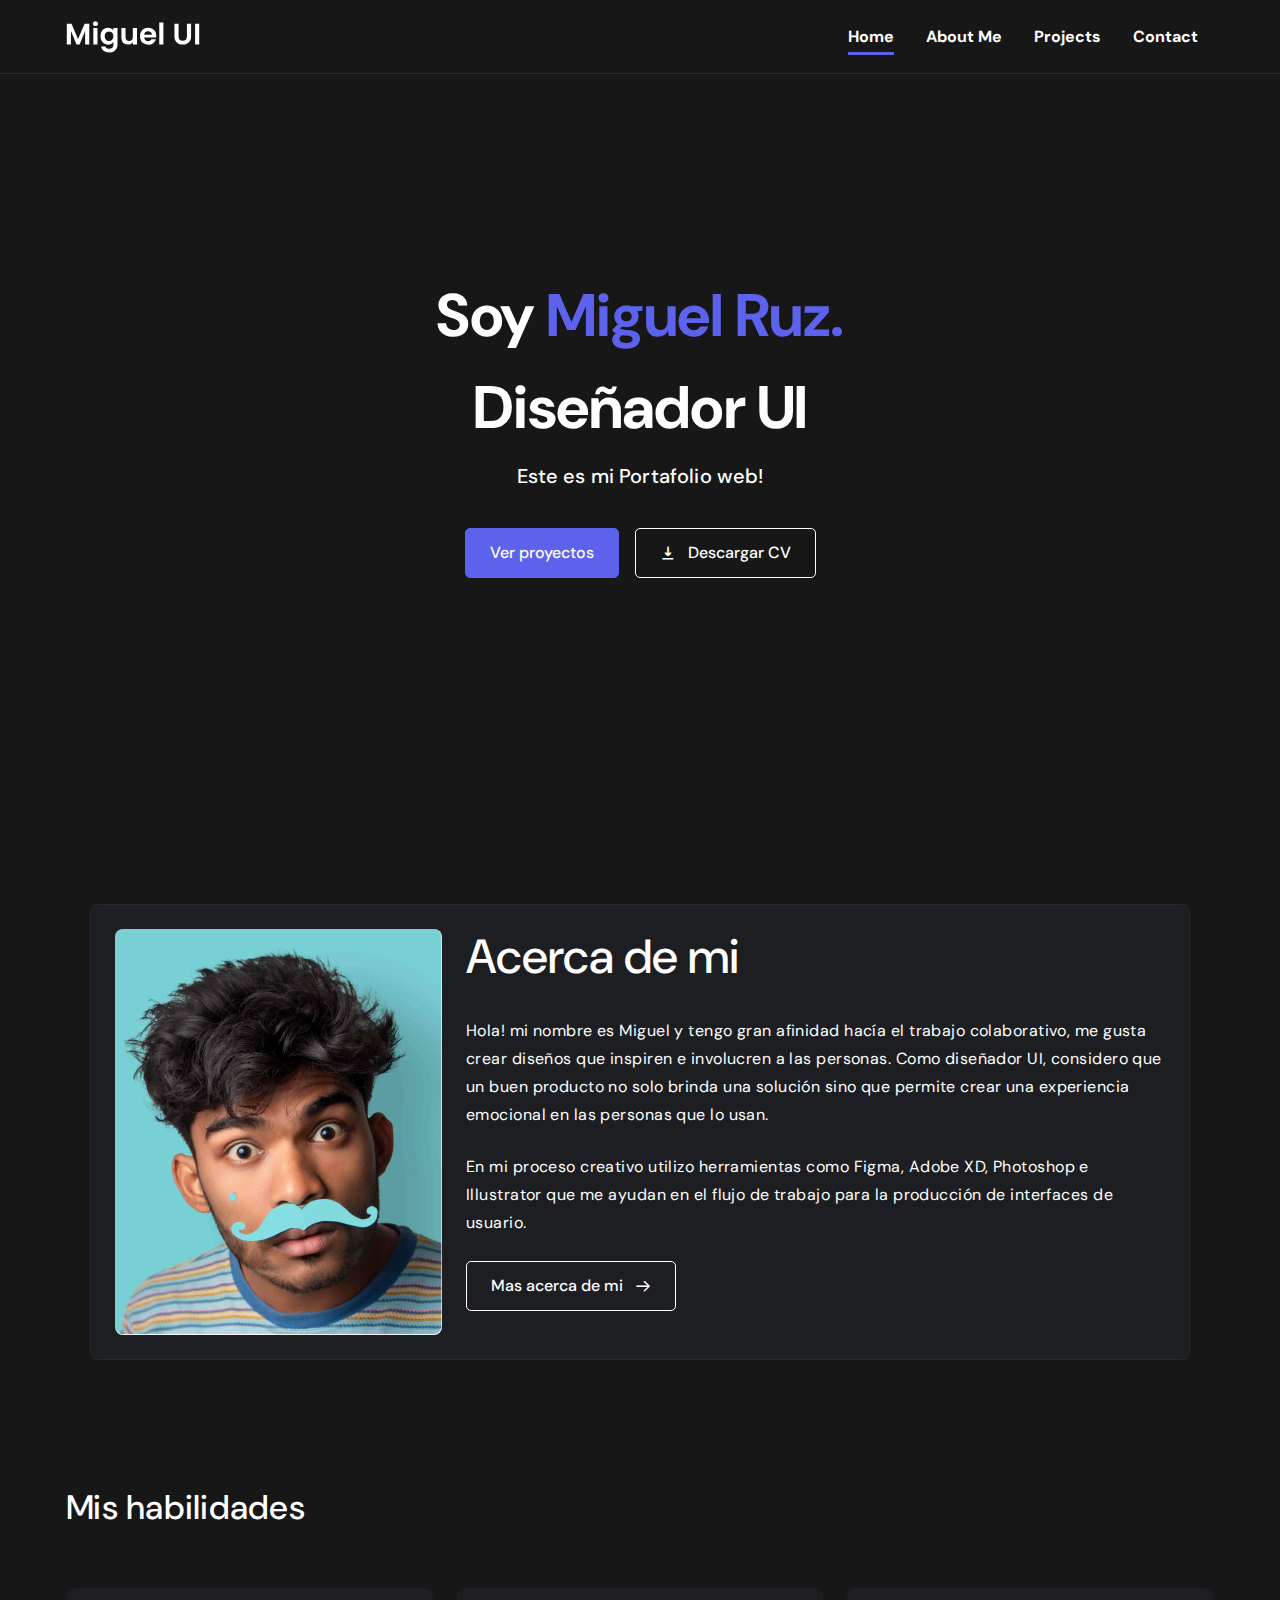
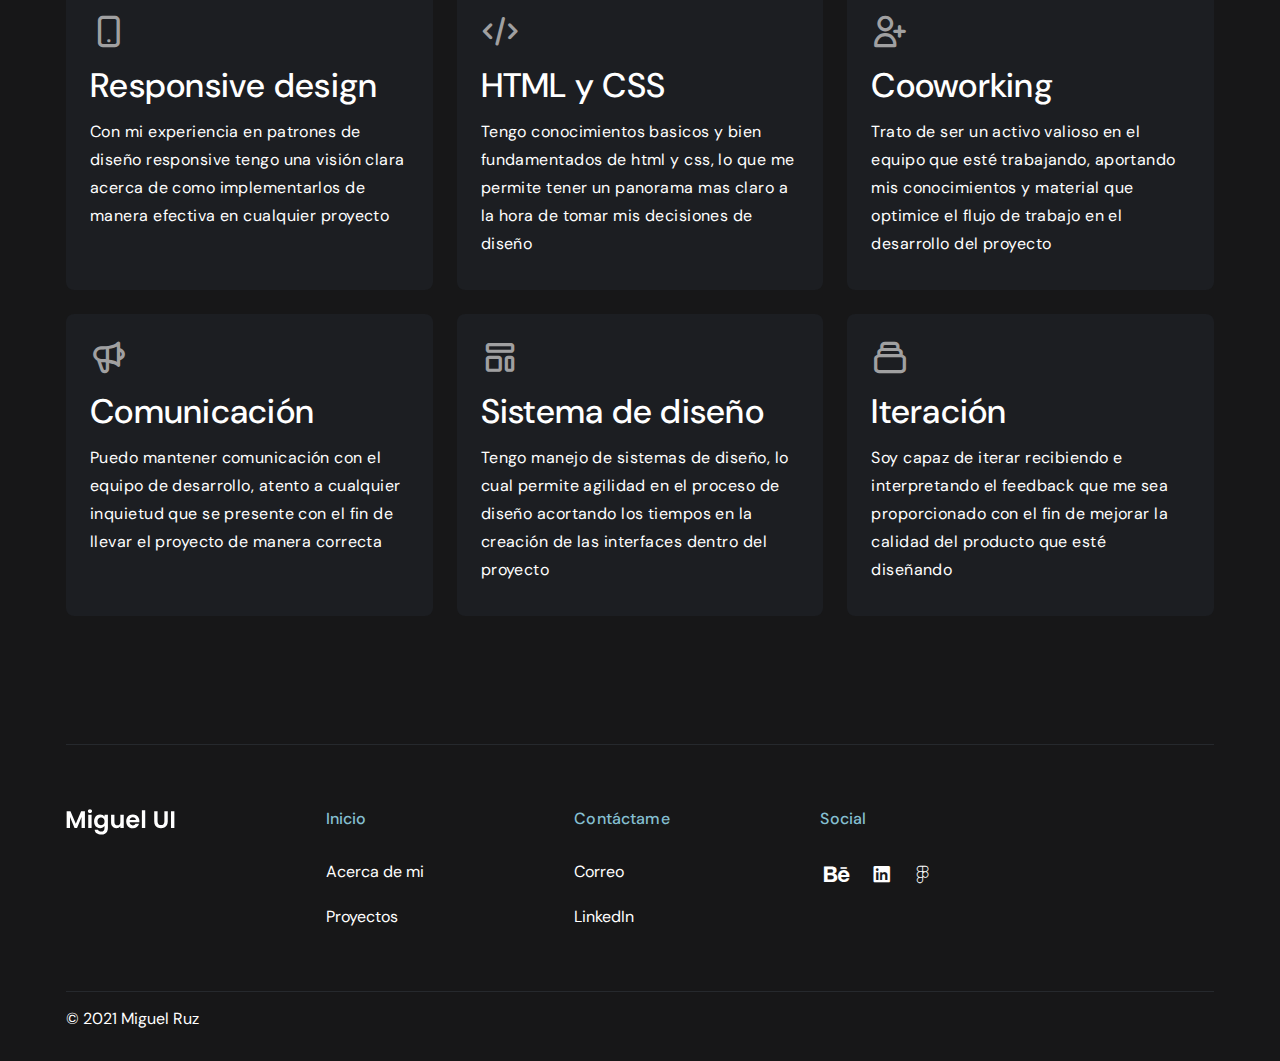
==== index.html @ 34556c04 "zalivka" ====
<!DOCTYPE html>
<html lang="en">

<head>
    <meta charset="UTF-8">
    <meta http-equiv="X-UA-Compatible" content="IE=edge">
    <meta name="viewport" content="width=device-width, initial-scale=1.0">
    <title>Document</title>

    <!-- Favicons -->
    <link rel="apple-touch-icon" sizes="180x180" href="./favicon/apple-touch-icon.png">
    <link rel="icon" type="image/png" sizes="32x32" href="./favicon/favicon-32x32.png">
    <link rel="icon" type="image/png" sizes="16x16" href="./favicon/favicon-16x16.png">
    <link rel="manifest" href="./favicon/site.webmanifest">

    <link rel="stylesheet" href="./icomoon/style.css">
    <link rel="preconnect" href="https://fonts.googleapis.com">
    <link rel="preconnect" href="https://fonts.gstatic.com" crossorigin>
    <link href="https://fonts.googleapis.com/css2?family=DM+Sans:wght@400;500;700&display=swap" rel="stylesheet">
    <link rel="stylesheet" href="./css/typo.css">
    <link rel="stylesheet" href="./css/style.css">
</head>

<body>

    <header class="header">
        <div class="container header-content">
            <a href="#" class="logo">
                <img src="./images/logo.svg" alt="Miguel UI">
            </a>
            <div class="menu ">
                <a href="#" class="active">Home</a>
                <a href="#">About Me</a>
                <a href="#">Projects</a>
                <a href="#">Contact</a>
            </div>
            
            <button class="menu-burger">
                <i class="icon-burger"></i>
                <i class="icon-close"></i>
            </button>
        </div>
        <div class="separator"></div>
    </header>

    <section class="hero container">
        <h1>
            Soy <a href="#">Miguel Ruz.</a>
        </h1>
        <h2 class="h1">
            Diseñador UI
        </h2>
        <h5>Este es mi Portafolio web!</h5>
        <div class="hero-buttons">
            <a href="#" class="btn btn-primario">
                Ver proyectos
            </a>
            <a href="#" class="btn">
                <i class="icon-download"></i>
                Descargar CV
            </a>
        </div>
    </section>

    <section class="about container">
        <div class="about-content">
            <img src="./images/imagen-personal.jpg" alt="Miguel">
            <div>
                <h2>Acerca de mi</h2>
                <p class="body-1">
                    Hola! mi nombre es Miguel y tengo gran afinidad hacía el trabajo colaborativo, me gusta crear diseños que inspiren e involucren a las personas. Como diseñador UI, considero que un buen producto no solo brinda una solución sino que permite crear una experiencia emocional en las personas que lo usan.
                </p>
                <p class="body-1">
                    En mi proceso creativo utilizo herramientas como Figma, Adobe XD, Photoshop e Illustrator que me ayudan en el flujo de trabajo para la producción de interfaces de usuario.
                </p>
                <a href="#" class="btn">
                    Mas acerca de mi
                    <i class="icon-arrow-right"></i>
                </a>
            </div>
        </div>
    </section>

    <section class="skills container">
        <div class="skills-content">
            <h3>
                Mis habilidades
            </h3>
            <div class="skills-grid">
                <div class="skills-item">
                    <i class="icon-device-mobile"></i>
                    <h3>Responsive design</h3>
                    <p class="body-1">
                        Con mi experiencia en patrones de diseño responsive tengo una visión clara acerca de como implementarlos de manera efectiva en cualquier proyecto
                    </p>
                </div>
                <div class="skills-item">
                    <i class="icon-code"></i>
                    <h3>HTML y CSS</h3>
                    <p class="body-1">
                        Tengo conocimientos basicos y bien fundamentados de html y css, lo que me permite tener un panorama mas claro a la hora de tomar mis decisiones de diseño
                    </p>
                </div>
                <div class="skills-item">
                    <i class="icon-user-add"></i>
                    <h3>Cooworking</h3>
                    <p class="body-1">
                        Trato de ser un activo valioso en el equipo que esté trabajando, aportando mis conocimientos y material que optimice el flujo de trabajo en el desarrollo del proyecto 
                    </p>
                </div>
                <div class="skills-item">
                    <i class="icon-speakerphone"></i>
                    <h3>Comunicación</h3>
                    <p class="body-1">
                        Puedo mantener comunicación  con el equipo de desarrollo, atento a cualquier inquietud que se presente con el fin de llevar el proyecto de manera correcta 
                    </p>
                </div>
                <div class="skills-item">
                    <i class="icon-template"></i>
                    <h3>Sistema de diseño</h3>
                    <p class="body-1">
                        Tengo manejo de sistemas de diseño, lo cual permite agilidad en el proceso de diseño acortando los tiempos en la creación de las interfaces dentro del proyecto
                    </p>
                </div>
                <div class="skills-item">
                    <i class="icon-collection"></i>
                    <h3>Iteración</h3>
                    <p class="body-1">
                        Soy capaz de iterar recibiendo e interpretando el feedback que me sea proporcionado con el fin de mejorar la calidad del producto que esté diseñando
                    </p>
                </div>
            </div>
        </div>
    </section>

    <footer class="footer">
        <div class="container">
            <div class="separator"></div>
            <div class="footer-menu">
                <a href="#" class="logo">
                    <img src="./images/logo.svg" alt="Miguel UI">
                </a>
                <div class="footer-menu__block">
                    <h4 class="subtitle-1">
                        Inicio
                    </h4>
                    <a href="#">
                        Acerca de mi
                    </a>
                    <a href="#">
                        Proyectos
                    </a>
                </div>
                <div class="footer-menu__block">
                    <h4 class="subtitle-1">
                        Contáctame
                    </h4>
                    <a href="#">
                        Correo
                    </a>
                    <a href="#">
                        LinkedIn
                    </a>
                </div>
                <div class="footer-menu__block">
                    <h4 class="subtitle-1">
                        Social
                    </h4>
                    <div class="social">
                        <a href="#">
                            <i class="icon-behance"></i>
                        </a>
                        <a href="#">
                            <i class="icon-linkedin"></i>
                        </a>
                        <a href="#">
                            <i class="icon-figma"></i>
                        </a>
                    </div>
                </div>
                <div class="footer-menu__block empty"></div>
            </div>            
        </div>
        <div class="container">
            <div class="separator"></div>
            <div class="footer-copyright">
                &copy; 2021 Miguel Ruz
            </div>
        </div>
    </footer>



    <script>
        const burger = document.querySelector('.menu-burger')
        const menu = document.querySelector('.menu')
        burger.addEventListener('click', () => {
            burger.classList.toggle('open')
            menu.classList.toggle('open')
        })
    </script>

</body>

</html>
---- icomoon/style.css ----
@font-face {
  font-family: 'icomoon';
  src:  url('fonts/icomoon.eot?iyfmuq');
  src:  url('fonts/icomoon.eot?iyfmuq#iefix') format('embedded-opentype'),
    url('fonts/icomoon.ttf?iyfmuq') format('truetype'),
    url('fonts/icomoon.woff?iyfmuq') format('woff'),
    url('fonts/icomoon.svg?iyfmuq#icomoon') format('svg');
  font-weight: normal;
  font-style: normal;
  font-display: block;
}

[class^="icon-"], [class*=" icon-"] {
  /* use !important to prevent issues with browser extensions that change fonts */
  font-family: 'icomoon' !important;
  speak: never;
  font-style: normal;
  font-weight: normal;
  font-variant: normal;
  text-transform: none;
  line-height: 1;

  /* Better Font Rendering =========== */
  -webkit-font-smoothing: antialiased;
  -moz-osx-font-smoothing: grayscale;
}

.icon-arrow-right:before {
  content: "\e900";
}
.icon-behance:before {
  content: "\e901";
}
.icon-burger:before {
  content: "\e902";
}
.icon-close:before {
  content: "\e903";
}
.icon-code:before {
  content: "\e904";
}
.icon-collection:before {
  content: "\e905";
}
.icon-device-mobile:before {
  content: "\e906";
}
.icon-download:before {
  content: "\e907";
}
.icon-figma:before {
  content: "\e908";
}
.icon-linkedin:before {
  content: "\e909";
}
.icon-speakerphone:before {
  content: "\e90a";
}
.icon-template:before {
  content: "\e90b";
}
.icon-user-add:before {
  content: "\e90c";
}
---- css/typo.css ----
/* TYPOGRAPHY */

h1, .h1 {
    font-size: 3.75rem;
    line-height: 4.5rem;
    letter-spacing: -.5px;
    margin-bottom: 1.25rem;
    font-weight: 700;
}

h2, .h2 {
    font-size: 3rem;
    line-height: 3.5rem;
    margin-bottom: 1rem;
}

h3, .h3 {
    font-size: 2.125rem;
    line-height: 2.5rem;
    letter-spacing: .25px;
    margin-bottom: .75rem;
}

h4, .h4 {
    font-size: 1.5rem;
    line-height: 2rem;
    margin-bottom: .5rem;
}

h5, .h5 {
    font-size: 1.25rem;
    line-height: 1.5rem;
    margin-bottom: .5rem;
    letter-spacing: .15px;
}

.subtitle-1 {
    letter-spacing: .15px;
    font-size: 1rem;
    line-height: 1.25rem;
    margin-bottom: .5rem;
}

.subtitle-2 {
    letter-spacing: .1px;
    font-size: .825rem;
    line-height: 1.5rem;
    margin-bottom: .5rem;
}

h2, h3, h5, .subtitle-1, .subtitle-2, .btn {
    font-weight: 500;
}

.body-1 {
    font-size: 1rem;
    line-height: 1.75rem;
    margin-bottom: .5rem;
    letter-spacing: .44px;
}

.body-2 {
    font-size: .825rem;
    line-height: 1.25rem;
    margin-bottom: .5rem;
    letter-spacing: .25px;
}

.btn {
    font-size: 1rem;
    line-height: 1rem;
    margin-bottom: .5rem;
    font-family: inherit;
}

.caption {
    font-size: .75rem;
    line-height: 1rem;
    margin-bottom: .5rem;
    letter-spacing: .4px;
}

.overline {
    font-size: .625rem;
    line-height: 1rem;
    margin-bottom: .5rem;
    letter-spacing: 1.5px;
}

.badge {
    font-size: .5rem;
    margin-bottom: .5rem;
}

@media screen and (max-width:768px) {
    h1, .h1 {
        font-size: 2.125rem;
        line-height: 2.5rem;
        letter-spacing: .25px;
        margin-bottom: .75rem;
    }
    h2, .h2 {
        font-size: 1.5rem;
        line-height: 2rem;
        margin-bottom: .5rem;
    }
    h3, .h3 {
        font-size: 1.25rem;
        line-height: 1.5rem;
        margin-bottom: .5rem;
        letter-spacing: .15px;
    }
    h5, .h5 {
        letter-spacing: .15px;
        font-size: 1rem;
        line-height: 1.25rem;
        margin-bottom: .5rem;
    }
}
---- css/style.css ----
:root {
    font-family: 'DM Sans', sans-serif;
    font-size: 16px;
    font-weight: 400;
    --primario: #5C62EC;
    --hover: #3C40AE;
    --bianco: #FFFFFF;
    --accento: #85BFD1;
    --bordes: #26292D;
    --relenos: #1C1E22;
    --fondo: #171718;
    --gris: #A0A0A1;
}
* {
    box-sizing: border-box;
    margin: 0;
}
body {
    background: var(--fondo);
    color: var(--bianco);
}
.separator {
    width: 100%;
    height: 1px;
    background: var(--bordes);
}

.container {
    width: 100%;
    max-width: 1180px;
    padding: 0 1rem;
    margin: 0 auto;
}
@media screen and (min-width: 1600px) {
    .container {
        max-width: 1400px;
    }
}

a {
    color: var(--primario);
    transition: color .2s ease;
    text-decoration: none;
}
a:hover {
    color: var(--hover);
}

.btn {
    display: inline-flex;
    padding: 1rem 1.5rem;
    background-color: transparent;
    border-radius: 5px;
    border: 1px solid var(--bianco);
    color: var(--bianco);
    text-decoration: none;
    justify-content: center;
    align-items: center;
    column-gap: .75rem;
    cursor: pointer;
    transition: all .25s ease;
}
.btn:focus {
    outline: none;
}
.btn:hover {
    background: var(--bianco);
    color: var(--fondo)
}

.btn-primario {
    border: 1px solid var(--primario);
    background: var(--primario);
}
.btn-primario:hover {
    background: var(--hover);
    color: var(--bianco);
}

/* HEADER */
.header {
    position: sticky;
    top: 0;
    background: var(--fondo);
}
.header .header-content {
    padding: 1.125rem 1rem;
    display: flex;
    align-items: center;
    justify-content: space-between;
}

.header .header-content .logo {
    display: flex;
}

.header .header-content .logo img {
    height: 2rem;
}

.header .header-content .menu {
    display: flex;
    flex-direction: column;
    row-gap: 1.5rem;
    position: fixed;
    z-index: 90;
    width: 100%;
    height: calc(100vh - 4.25rem - 2px);
    left: 0;
    top: calc(4.25rem + 2px);
    background: var(--fondo);
    transition: .5s ease;
    opacity: 0;
    transform: translateX(100%);
    padding-top: 1.5rem;
}
.header .header-content .menu.open {
    opacity: 1;
    transform: translateX(0);
}

.header .header-content .menu a {
    font-weight: 700;
    color: var(--bianco);
    display: block;
    padding: .5rem 1rem;
    text-decoration: none;
    position: relative;
}
.header .header-content .menu a::after {
    content: '';
    display: block;
    position: absolute;
    width: calc(100% - 2rem);
    height: 3px;
    left: 1rem;
    margin-top: 5px;
    background-color: var(--primario);
    transition: .2s ease;
    opacity: 0;
    transform: scaleX(0);
}
.header .header-content .menu a:hover::after,
.header .header-content .menu a.active::after
{
    opacity: 1;
    transform: scaleX(1);
}

.header .header-content .menu-burger {
    background: none;
    border: 0;
    outline: 0;
    color: var(--bianco);
    font-size: 1.75rem;
    cursor: pointer;
}
.header .header-content .menu-burger .icon-burger {
    display: block;
}
.header .header-content .menu-burger .icon-close {
    display: none;
}
.header .header-content .menu-burger.open .icon-close {
    display: block;
}
.header .header-content .menu-burger.open .icon-burger {
    display: none;
}

@media screen and (min-width: 768px) {
    .header .header-content .menu-burger {
        display: none;
    }
    .header .header-content .menu {
        position: static;
        height: auto;
        width: auto;
        transform: none;
        opacity: 1;
        flex-direction: row;
        padding-top: 0;
    }
}


/* HERO SECTION */
.hero {
    display: flex;
    flex-direction: column;
    justify-content: center;
    align-items: center;
    height: calc(100vh - 4.25rem - 2px);
}
.hero-buttons {
    margin-top: 2rem;
    margin-bottom: 7rem;
    display: flex;
    flex-direction: column;
    row-gap: 1rem;
}
@media screen and (min-width: 768px) {
    .hero-buttons {
        flex-direction: row;
        column-gap: 1rem;
    }
}

/* ABOUT SECTION */
.about {
    margin-bottom: 8rem;
}
.about-content {
    background: var(--relenos);
    border: 1px solid var(--bordes);
    border-radius: .5rem;
    padding: 1.5rem;
    margin: 0;
    display: flex;
    flex-direction: column;
    row-gap: 1.5rem;
}
.about-content img {
    border-radius: .5rem;
    object-fit: cover;
}
.about-content > div {
    display: flex;
    flex-direction: column;
    row-gap: 1rem;
    align-items: flex-start;
}

@media screen and (min-width: 768px) {
    .about-content {
        margin: 0 2rem;
        flex-direction: row;
        column-gap: 1.5rem;
    }
}
@media screen and (min-width: 1024px) {
    .about-content {
        margin: 0 4rem;
    }
}
@media screen and (min-width: 1368px) {
    .about-content {
        margin: 0 6rem;
        column-gap: 2rem;
    }
}


/* SKILLS SECTION */
.skills {
    margin-bottom: 8rem;
}
.skills-content {
    margin: 0;
}
.skills-content > h3 {
    margin-bottom: 3.75rem;
}
.skills-grid {
    display: flex;
    flex-direction: column;
    row-gap: 1.5rem;
}
.skills-item {
    background: var(--relenos);
    padding: 1.5rem;
    border-radius: .5rem;
}
.skills-item i[class^='icon-'] {
    display: block;
    color: var(--gris);
    font-size: 2.375rem;
    margin-bottom: 1rem;
}

@media screen and (min-width: 768px) {
    .skills-grid {
        flex-direction: row;
        flex-wrap: wrap;
        column-gap: 1.5rem;
    }
    .skills-item {
        flex-basis: 45%;
        flex-grow: 1;
    }
}

@media screen and (min-width: 1024px) {
    .about-content {
        margin: 0 1.5rem;
    }
    .skills-item {
        flex-basis: 30%;
        flex-grow: 1;
    }
}


/* FOOTER */

.footer-menu {
    padding: 4rem 0;
    display: flex;
    flex-direction: column;
    row-gap: 2rem;
    justify-content: space-between;
    align-items: center;
    text-align: center;
}
.footer-copyright {
    padding: 1rem 0 2rem;
}

.footer-menu__block {
    display: flex;
    flex-direction: column;
    row-gap: 1.5rem;
}

.footer-menu__block h4 {
    color: var(--accento);
}
.footer-menu__block a {
    color: var(--bianco);
}
.footer-menu__block a:hover {
    color: var(--accento);
}

.footer-menu__block .social {
    font-size: 1.5rem;
    display: flex;
    column-gap: 1rem;
}

.footer-menu__block.empty {
    width: 10vw;
    display: none;
}

@media screen and (min-width: 576px) {
    .footer-menu {
        flex-direction: row;
        align-items: flex-start;
        text-align: left;
    }
}
@media screen and (min-width: 768px) {
    .footer-menu__block.empty {
        display: block;
    }
}
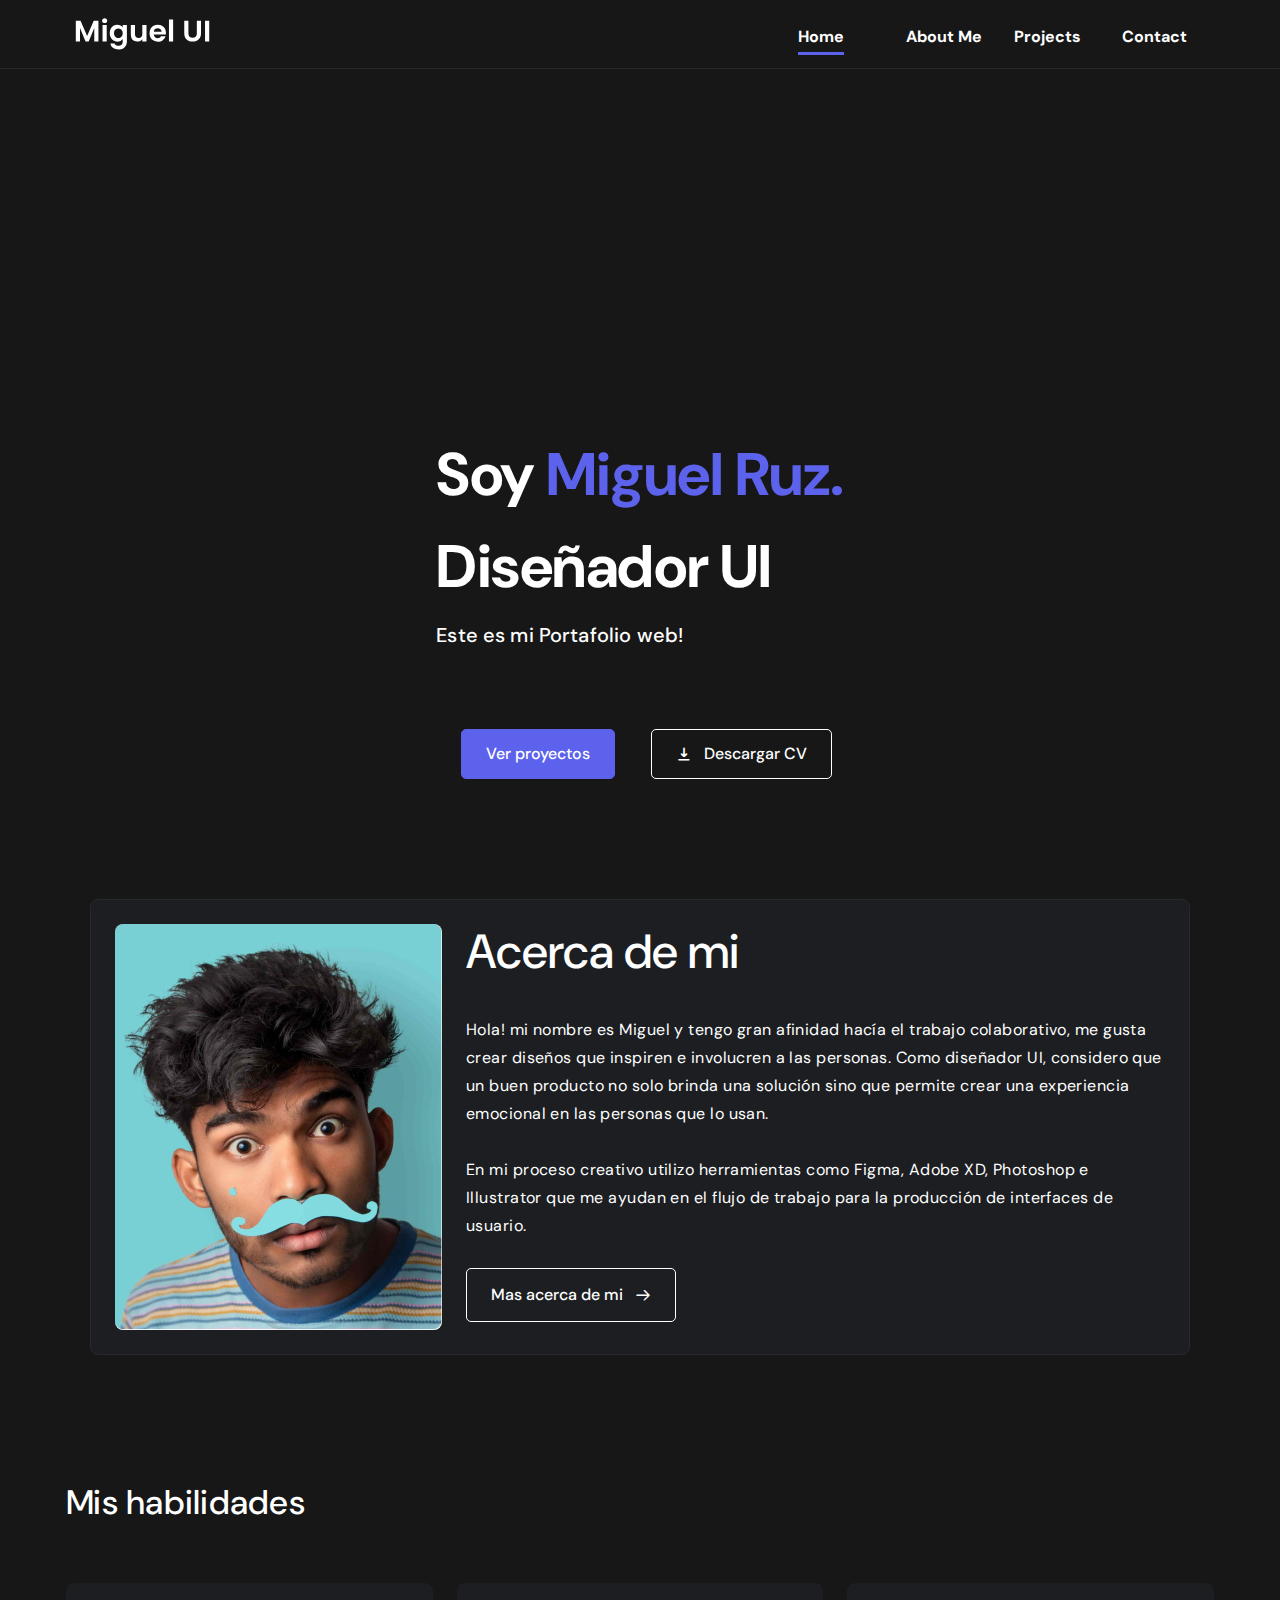
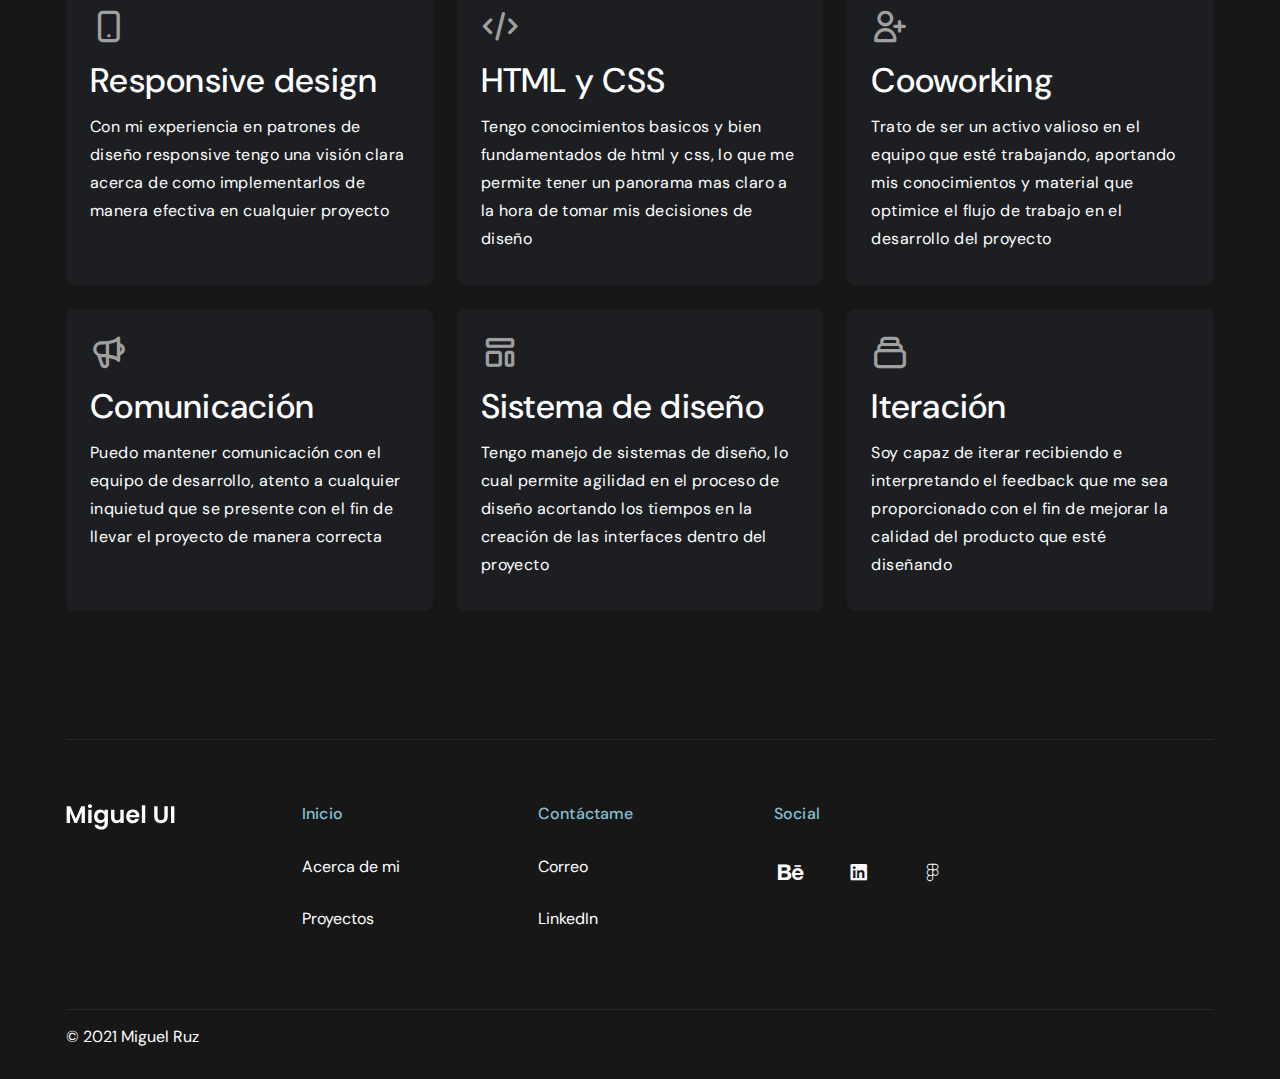
==== commit 610d93db: "pravka" ====
--- a/index.html
+++ b/index.html
@@ -1,26 +1,25 @@
 <!DOCTYPE html>
 <html lang="en">
-
-<head>
-    <meta charset="UTF-8">
-    <meta http-equiv="X-UA-Compatible" content="IE=edge">
-    <meta name="viewport" content="width=device-width, initial-scale=1.0">
-    <title>Document</title>
-
-    <!-- Favicons -->
-    <link rel="apple-touch-icon" sizes="180x180" href="./favicon/apple-touch-icon.png">
-    <link rel="icon" type="image/png" sizes="32x32" href="./favicon/favicon-32x32.png">
-    <link rel="icon" type="image/png" sizes="16x16" href="./favicon/favicon-16x16.png">
-    <link rel="manifest" href="./favicon/site.webmanifest">
-
-    <link rel="stylesheet" href="./icomoon/style.css">
-    <link rel="preconnect" href="https://fonts.googleapis.com">
-    <link rel="preconnect" href="https://fonts.gstatic.com" crossorigin>
-    <link href="https://fonts.googleapis.com/css2?family=DM+Sans:wght@400;500;700&display=swap" rel="stylesheet">
-    <link rel="stylesheet" href="./css/typo.css">
-    <link rel="stylesheet" href="./css/style.css">
-</head>
-
+    <head>
+        <meta charset="UTF-8">
+        <meta http-equiv="X-UA-Compatible" content="IE=edge">
+        <meta name="viewport" content="width=device-width, initial-scale=1.0">
+        <title>Document</title>
+    
+        <!-- Favicons -->
+        <link rel="apple-touch-icon" sizes="180x180" href="./favicon/apple-touch-icon.png">
+        <link rel="icon" type="image/png" sizes="32x32" href="./favicon/favicon-32x32.png">
+        <link rel="icon" type="image/png" sizes="16x16" href="./favicon/favicon-16x16.png">
+        <link rel="manifest" href="./favicon/site.webmanifest">
+    
+        <link rel="stylesheet" href="./icomoon/style.css">
+        <link rel="preconnect" href="https://fonts.googleapis.com">
+        <link rel="preconnect" href="https://fonts.gstatic.com" crossorigin>
+        <link href="https://fonts.googleapis.com/css2?family=DM+Sans:wght@400;500;700&display=swap" rel="stylesheet">
+        <link rel="stylesheet" href="./css/typo.css">
+        <link rel="stylesheet" href="./css/style.css">
+    </head>
+    
 <body>
 
     <header class="header">
@@ -33,6 +32,7 @@
                 <a href="#">About Me</a>
                 <a href="#">Projects</a>
                 <a href="#">Contact</a>
+                <div></div>
             </div>
             
             <button class="menu-burger">
@@ -42,7 +42,6 @@
         </div>
         <div class="separator"></div>
     </header>
-
     <section class="hero container">
         <h1>
             Soy <a href="#">Miguel Ruz.</a>
@@ -200,6 +199,10 @@
         })
     </script>
 
+
+
+
+
+
 </body>
-
 </html>--- a/css/style.css
+++ b/css/style.css
@@ -84,14 +84,19 @@
     background: var(--fondo);
 }
 .header .header-content {
+    display: grid;
+    grid-template-columns: 1fr 7fr;
+    justify-items: end;
     padding: 1.125rem 1rem;
+
+    /* 
     display: flex;
     align-items: center;
-    justify-content: space-between;
+    justify-content: space-between; */
 }
 
 .header .header-content .logo {
-    display: flex;
+    display: grid;
 }
 
 .header .header-content .logo img {
@@ -99,9 +104,12 @@
 }
 
 .header .header-content .menu {
-    display: flex;
-    flex-direction: column;
+    display: grid;
+    grid-template-rows:repeat(4, 30px);
+    /* flex-direction: column; */
     row-gap: 1.5rem;
+    justify-items: start;
+    align-items: start;     
     position: fixed;
     z-index: 90;
     width: 100%;
@@ -114,6 +122,7 @@
     transform: translateX(100%);
     padding-top: 1.5rem;
 }
+
 .header .header-content .menu.open {
     opacity: 1;
     transform: translateX(0);
@@ -173,36 +182,68 @@
         display: none;
     }
     .header .header-content .menu {
+        display: grid;
+        grid-template-columns: repeat(4, 1fr);
+        justify-content:center;
+        justify-self:end;
         position: static;
-        height: auto;
+        height: 2rem;
         width: auto;
         transform: none;
         opacity: 1;
-        flex-direction: row;
+        /* flex-direction: row; */
         padding-top: 0;
     }
 }
 
 
 /* HERO SECTION */
-.hero {
+/* .hero {
     display: flex;
     flex-direction: column;
     justify-content: center;
     align-items: center;
     height: calc(100vh - 4.25rem - 2px);
+} */
+
+.hero {
+    display: grid;
+    grid-template-rows: 5fr 1fr 1fr 1fr 1fr;
+    /* grid-row-start: 2; 
+    grid-row-end: 5;        */
+    justify-content:center;
+    align-self:center;
+    height: calc(100vh - 4.25rem - 2px);
+}
+
+.hero > h1 {
+    grid-row-start: 2;
+   
+}
+.hero > h2 {
+    grid-row-start: 3;
+    
+}
+.hero > h5 {
+    grid-row-start: 4;
+}
+.hero-buttons {
+    grid-row-start: 5;
 }
 .hero-buttons {
     margin-top: 2rem;
-    margin-bottom: 7rem;
-    display: flex;
-    flex-direction: column;
-    row-gap: 1rem;
+    margin-bottom: 13rem;
+    display: grid;
+    /* flex-direction: column;
+    row-gap: 1rem; */
 }
 @media screen and (min-width: 768px) {
     .hero-buttons {
-        flex-direction: row;
-        column-gap: 1rem;
+        display: grid;
+        grid-template-columns: 1fr 1fr;
+        margin-bottom: 7rem;     
+        /* column-gap: 1rem; */
+        justify-items: center;
     }
 }
 
@@ -216,26 +257,27 @@
     border-radius: .5rem;
     padding: 1.5rem;
     margin: 0;
-    display: flex;
-    flex-direction: column;
-    row-gap: 1.5rem;
+    display: grid;
+    grid-template-rows: 1fr 1fr;
+    gap: 1.5rem;
 }
 .about-content img {
     border-radius: .5rem;
     object-fit: cover;
 }
 .about-content > div {
-    display: flex;
-    flex-direction: column;
-    row-gap: 1rem;
-    align-items: flex-start;
+    display: grid;
+    gap: 1rem;
+    justify-items: start;
 }
 
 @media screen and (min-width: 768px) {
     .about-content {
+        grid-template-columns:1fr 4fr;
+        grid-template-rows:1fr;
         margin: 0 2rem;
-        flex-direction: row;
-        column-gap: 1.5rem;
+        /* flex-direction: row;
+        column-gap: 1.5rem; */
     }
 }
 @media screen and (min-width: 1024px) {
@@ -262,9 +304,9 @@
     margin-bottom: 3.75rem;
 }
 .skills-grid {
-    display: flex;
-    flex-direction: column;
-    row-gap: 1.5rem;
+    display: grid;
+    grid-template-rows: repeat(6, 1fr);
+    gap: 1.5rem;
 }
 .skills-item {
     background: var(--relenos);
@@ -280,9 +322,9 @@
 
 @media screen and (min-width: 768px) {
     .skills-grid {
-        flex-direction: row;
-        flex-wrap: wrap;
-        column-gap: 1.5rem;
+        grid-template-columns: repeat(2, 1fr);
+        grid-template-rows: repeat(2, 1fr);
+        gap: 1.5rem;
     }
     .skills-item {
         flex-basis: 45%;
@@ -291,6 +333,11 @@
 }
 
 @media screen and (min-width: 1024px) {
+
+    .skills-grid {
+        grid-template-columns: repeat(3, 1fr);
+        gap: 1.5rem;
+    }
     .about-content {
         margin: 0 1.5rem;
     }
@@ -305,21 +352,22 @@
 
 .footer-menu {
     padding: 4rem 0;
-    display: flex;
-    flex-direction: column;
-    row-gap: 2rem;
-    justify-content: space-between;
+    display: grid;
+    /* grid-template-rows: repeat(4, 1fr); */
+    gap: 2rem;
+    justify-content: center;
     align-items: center;
     text-align: center;
+    margin: 0;
 }
 .footer-copyright {
     padding: 1rem 0 2rem;
 }
 
 .footer-menu__block {
-    display: flex;
-    flex-direction: column;
-    row-gap: 1.5rem;
+    display: grid;
+    grid-template-rows: repeat(3, 1fr);
+    gap: 1.5rem;
 }
 
 .footer-menu__block h4 {
@@ -334,8 +382,9 @@
 
 .footer-menu__block .social {
     font-size: 1.5rem;
-    display: flex;
-    column-gap: 1rem;
+    display: grid;
+    grid-template-columns: repeat(3, 1fr);
+    gap: 1rem;
 }
 
 .footer-menu__block.empty {
@@ -345,13 +394,15 @@
 
 @media screen and (min-width: 576px) {
     .footer-menu {
-        flex-direction: row;
-        align-items: flex-start;
+        grid-template-columns: repeat(4, 1fr);
+        grid-template-rows: 1fr;
+        align-items: start;
         text-align: left;
     }
 }
 @media screen and (min-width: 768px) {
-    .footer-menu__block.empty {
-        display: block;
-    }
+    .footer-menu { 
+        grid-template-columns: repeat(5, 1fr);
+    }
+    
 }